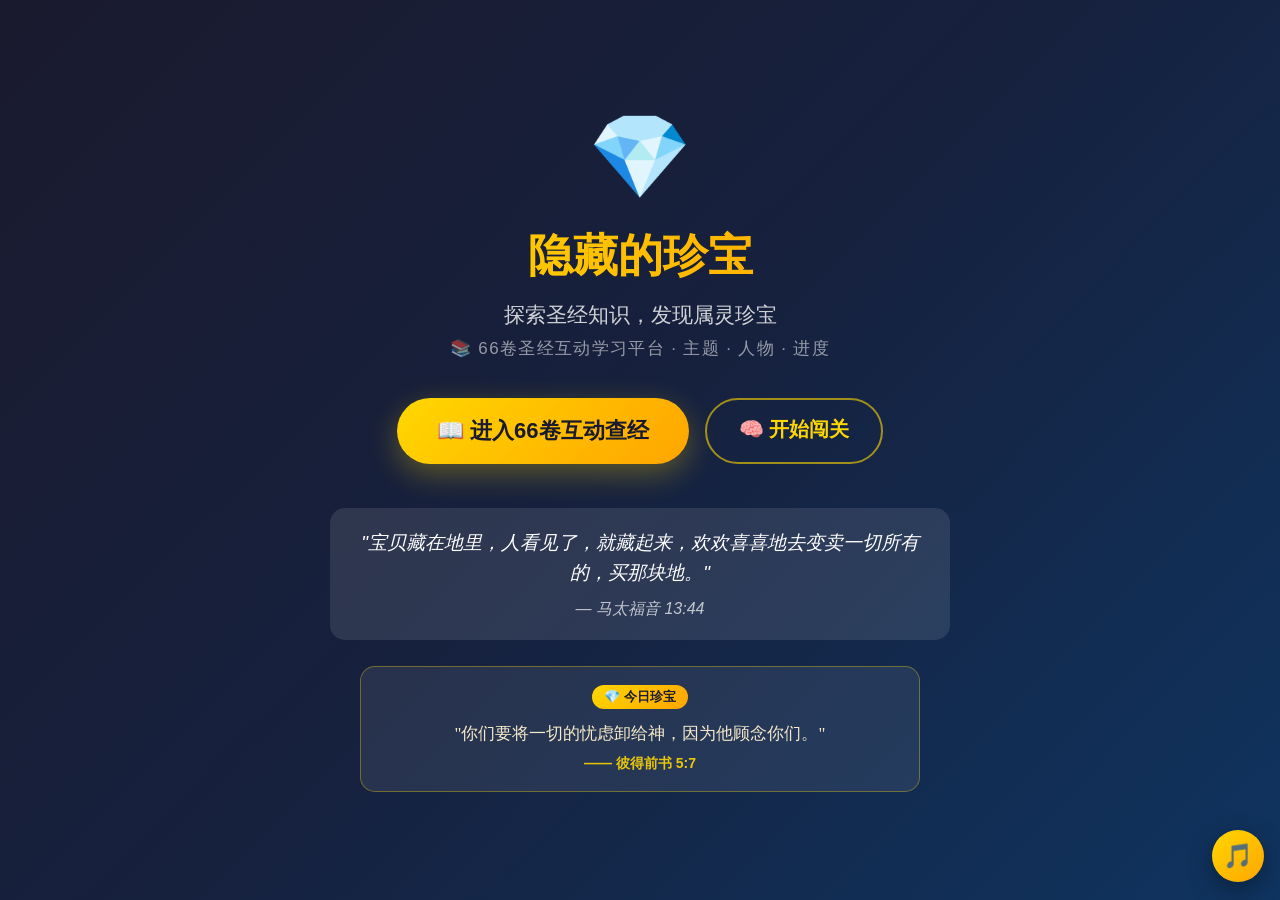
==== index.html @ 72438407 "新增 platform.html 新平台页（全新版本号绕过旧缓存），首页入口指向它" ====
<!DOCTYPE html>
<html lang="zh-CN">
<head>
    <meta charset="UTF-8">
    <meta name="viewport" content="width=device-width, initial-scale=1.0">
    <title>隐藏的珍宝｜圣经互动学习平台</title>
    <style>
        * { margin: 0; padding: 0; box-sizing: border-box; }
        body {
            font-family: "PingFang SC", "Microsoft YaHei", sans-serif;
            background: linear-gradient(135deg, #1a1a2e 0%, #16213e 50%, #0f3460 100%);
            min-height: 100vh;
            display: flex;
            align-items: center;
            justify-content: center;
            color: white;
        }
        .container {
            text-align: center;
            padding: 40px 20px;
            max-width: 660px;
        }
        .treasure {
            font-size: 83px;
            margin-bottom: 20px;
            animation: glow 2s ease-in-out infinite;
        }
        @keyframes glow {
            0%, 100% { filter: drop-shadow(0 0 20px #ffd700); }
            50% { filter: drop-shadow(0 0 40px #ffd700) brightness(1.2); }
        }
        h1 {
            font-size: 45px;
            margin-bottom: 15px;
            background: linear-gradient(90deg, #ffd700, #ffA500);
            -webkit-background-clip: text;
            -webkit-text-fill-color: transparent;
            background-clip: text;
        }
        .subtitle {
            font-size: 21px;
            opacity: 0.8;
            margin-bottom: 8px;
        }
        .desc {
            font-size: 17px;
            opacity: 0.55;
            margin-bottom: 38px;
            letter-spacing: 0.08em;
        }
        .btn-row {
            display: flex;
            gap: 16px;
            justify-content: center;
            flex-wrap: wrap;
        }
        .start-btn {
            display: inline-block;
            padding: 18px 40px;
            background: linear-gradient(135deg, #ffd700, #ffA500);
            color: #1a1a2e;
            text-decoration: none;
            border-radius: 50px;
            font-size: 22px;
            font-weight: bold;
            transition: transform 0.3s, box-shadow 0.3s;
            box-shadow: 0 10px 30px rgba(255, 215, 0, 0.3);
        }
        .start-btn:hover {
            transform: translateY(-3px);
            box-shadow: 0 15px 40px rgba(255, 215, 0, 0.4);
        }
        .start-btn.ghost {
            background: transparent;
            color: #ffd700;
            border: 2px solid rgba(255, 215, 0, 0.6);
            box-shadow: none;
            font-size: 20px;
            padding: 16px 32px;
        }
        .start-btn.ghost:hover {
            background: rgba(255, 215, 0, 0.12);
            box-shadow: 0 10px 30px rgba(255, 215, 0, 0.15);
        }
        .verse {
            margin-top: 44px;
            padding: 20px;
            background: rgba(255,255,255,0.1);
            border-radius: 15px;
            font-style: italic;
        }
        .verse p {
            font-size: 19px;
            line-height: 1.6;
        }
        .verse cite {
            display: block;
            margin-top: 10px;
            opacity: 0.7;
        }
        @media (max-width: 480px) {
            h1 { font-size: 37px; }
            .treasure { font-size: 67px; }
            .start-btn { font-size: 19px; padding: 15px 28px; width: 100%; }
            .start-btn.ghost { font-size: 18px; padding: 13px 24px; }
        }
            .music-fab{position:fixed;right:16px;bottom:18px;z-index:99;width:52px;height:52px;border-radius:50%;border:none;background:linear-gradient(135deg,#ffd700,#ffA500);color:#1a1a2e;font-size:24px;cursor:pointer;box-shadow:0 8px 24px rgba(0,0,0,.35);transition:transform .15s;}
        .music-fab:hover{transform:scale(1.08);}
        .music-fab.on{animation:fabPulse 2s ease-in-out infinite;}
        @keyframes fabPulse{0%,100%{box-shadow:0 8px 24px rgba(255,215,0,.35);}50%{box-shadow:0 8px 32px rgba(255,215,0,.7);}}
            .daily{display:none;margin-top:26px;padding:18px 22px;background:rgba(255,255,255,.08);border:1px solid rgba(255,215,0,.35);border-radius:15px;max-width:560px;margin-left:auto;margin-right:auto;}
        .daily-badge{display:inline-block;background:linear-gradient(135deg,#ffd700,#ffA500);color:#1a1a2e;font-weight:800;font-size:13px;padding:3px 12px;border-radius:999px;margin-bottom:10px;}
        .daily-text{font-family:"Songti SC",serif;font-size:17px;line-height:1.8;color:#f5e9c9;}
        .daily-ref{margin-top:6px;color:rgba(255,215,0,.9);font-size:14px;font-weight:700;}
    </style>
</head>
<body>
    <div class="container">
        <div class="treasure">💎</div>
        <h1>隐藏的珍宝</h1>
        <p class="subtitle">探索圣经知识，发现属灵珍宝</p>
        <p class="desc">📚 66卷圣经互动学习平台 · 主题 · 人物 · 进度</p>
        <div class="btn-row">
            <a href="platform.html" class="start-btn">📖 进入66卷互动查经</a>
            <a href="整本圣经知识问答闯关_手机版.html" class="start-btn ghost">🧠 开始闯关</a>
        </div>
        <div class="verse">
            <p>"宝贝藏在地里，人看见了，就藏起来，欢欢喜喜地去变卖一切所有的，买那块地。"</p>
            <cite>— 马太福音 13:44</cite>
        </div>
        <div class="daily" id="dailyVerseBox">
            <span class="daily-badge">💎 今日珍宝</span>
            <div class="daily-text" id="dailyText"></div>
            <div class="daily-ref" id="dailyRef"></div>
        </div>
    </div>
<audio id="bgMusic" src="music/light-ambient.wav" loop preload="none"></audio>
<script src="js/data/verses.js"></script>
<script>
(function(){try{var v=dailyVerse();document.getElementById('dailyVerseBox').style.display='block';document.getElementById('dailyText').textContent='"'+v.text+'"';document.getElementById('dailyRef').textContent='—— '+v.ref;}catch(e){}})();
</script>
    <button class="music-fab" id="bgMusicBtn" onclick="toggleBgMusic()" title="背景轻音乐">🎵</button>
    <script>
    function toggleBgMusic(){var a=document.getElementById('bgMusic'),b=document.getElementById('bgMusicBtn');if(!a)return;if(a.paused){a.volume=.45;a.play().then(function(){b.classList.add('on');try{localStorage.setItem('yiqi-music','on');}catch(e){}}).catch(function(){alert('无法播放音乐');});}else{a.pause();b.classList.remove('on');try{localStorage.setItem('yiqi-music','off');}catch(e){}}}
    (function(){var a=document.getElementById('bgMusic'),b=document.getElementById('bgMusicBtn');if(!a||!b)return;var want=true;try{var v=localStorage.getItem('yiqi-music');want=v?v==='on':true;}catch(e){}
    if(!want)return;a.volume=.45;
    function tp(){a.play().then(function(){b.classList.add('on');try{localStorage.setItem('yiqi-music','on');}catch(e){}}).catch(function(){});}
    tp();
    ['pointerdown','touchstart','keydown'].forEach(function(ev){document.addEventListener(ev,function h(){tp();document.removeEventListener(ev,h);});});
    })();
    </script>
  </body>
</html>
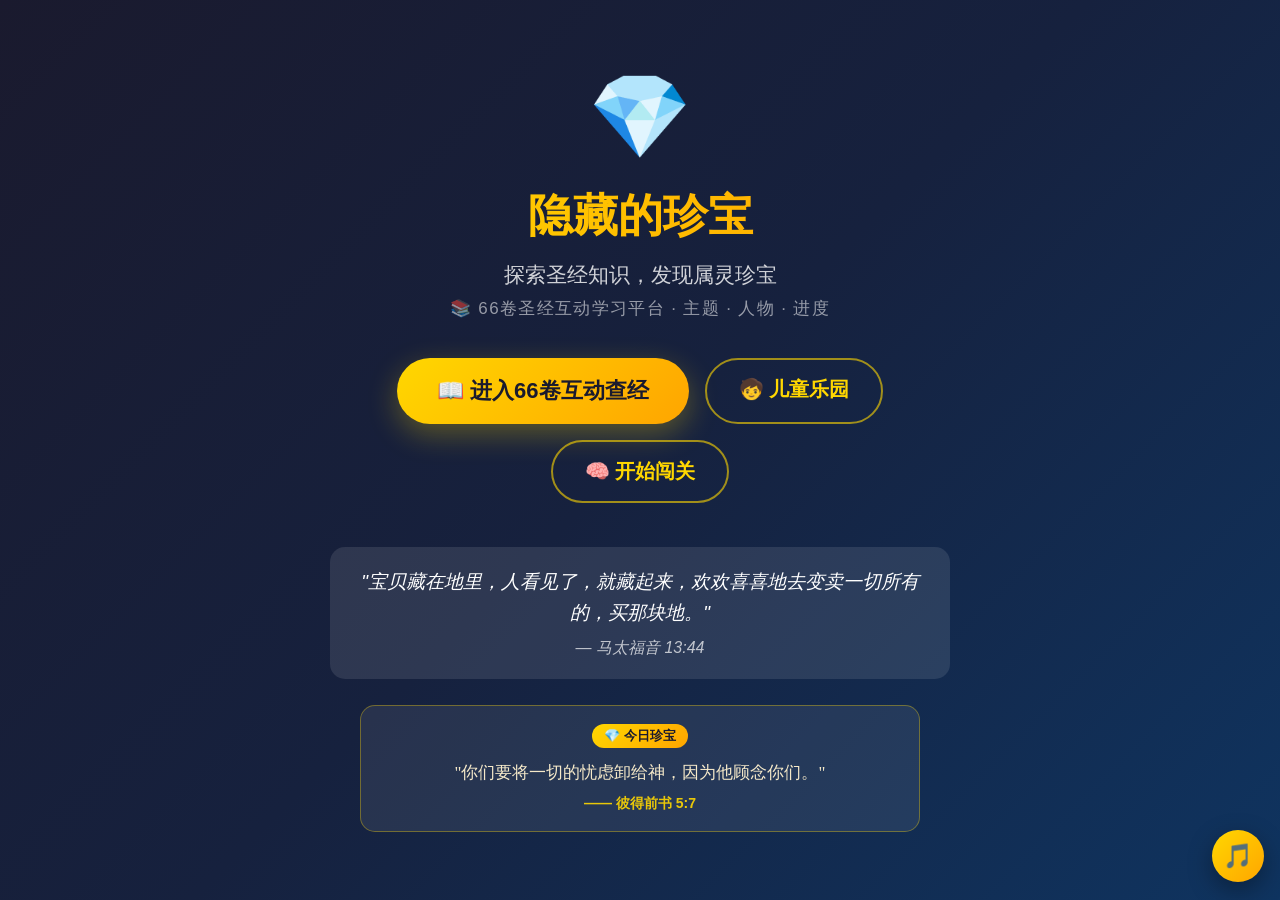
==== commit 4ab312c6: "新增儿童乐园与趣味乐园 + 修复安卓朗读兼容（系统朗读/网络音频自动切换）+ 配置 GitHub Copilot 项目指令" ====
--- a/index.html
+++ b/index.html
@@ -122,6 +122,7 @@
         <p class="desc">📚 66卷圣经互动学习平台 · 主题 · 人物 · 进度</p>
         <div class="btn-row">
             <a href="platform.html" class="start-btn">📖 进入66卷互动查经</a>
+            <a href="platform.html#/kids" class="start-btn ghost">🧒 儿童乐园</a>
             <a href="整本圣经知识问答闯关_手机版.html" class="start-btn ghost">🧠 开始闯关</a>
         </div>
         <div class="verse">
@@ -134,7 +135,7 @@
             <div class="daily-ref" id="dailyRef"></div>
         </div>
     </div>
-<audio id="bgMusic" src="music/light-ambient.wav" loop preload="none"></audio>
+<audio id="bgMusic" src="music/light-ambient.wav" loop preload="auto" playsinline></audio>
 <script src="js/data/verses.js"></script>
 <script>
 (function(){try{var v=dailyVerse();document.getElementById('dailyVerseBox').style.display='block';document.getElementById('dailyText').textContent='"'+v.text+'"';document.getElementById('dailyRef').textContent='—— '+v.ref;}catch(e){}})();
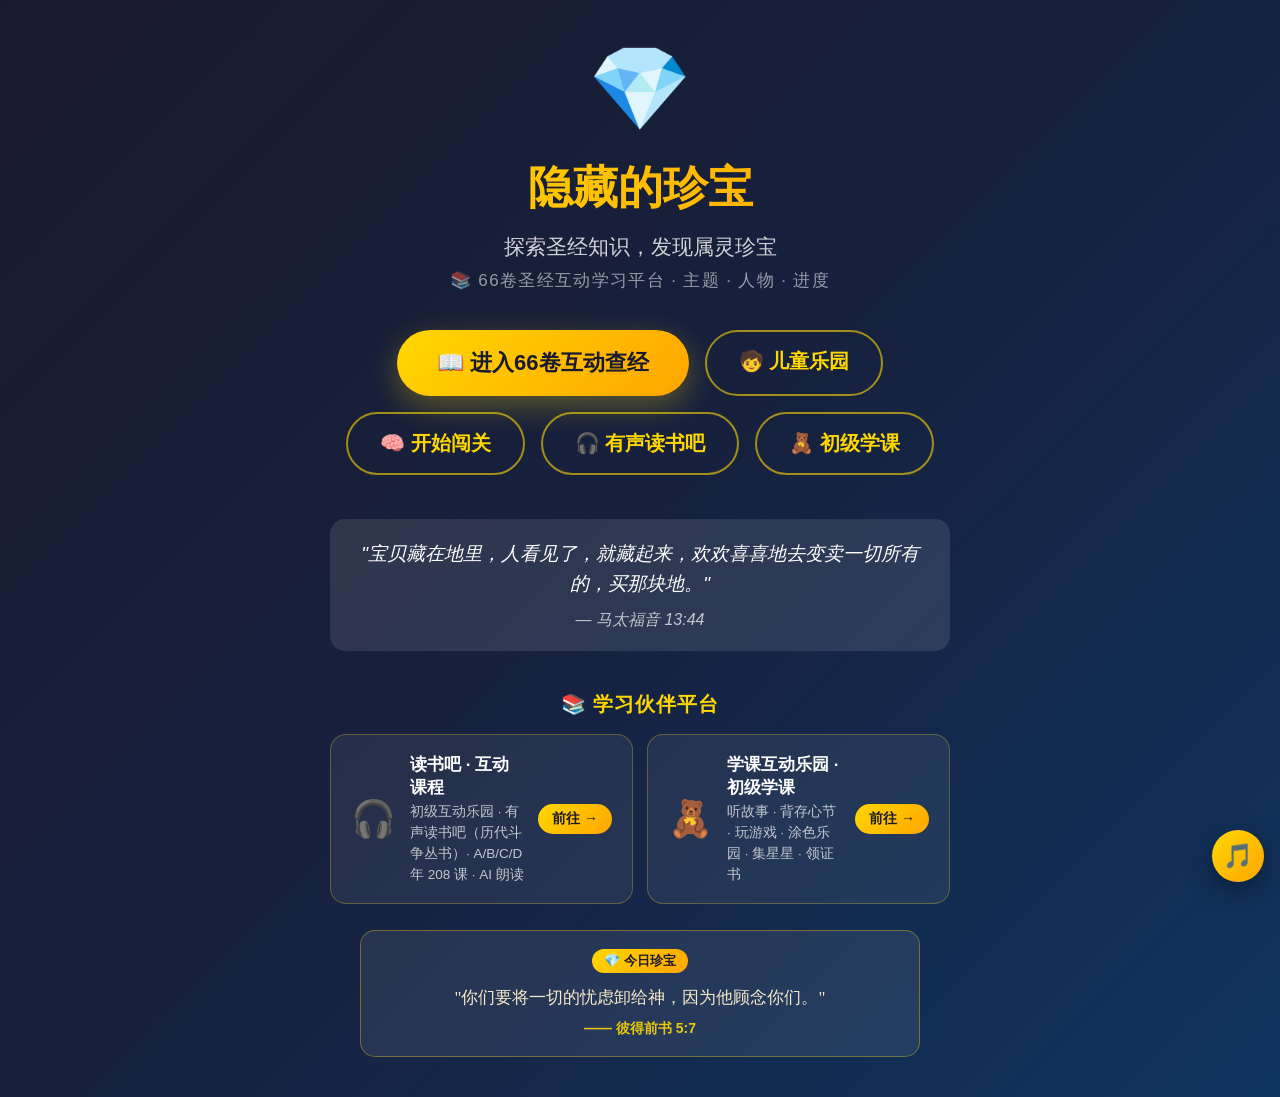
==== commit 5e851f86: "落地页新增读书吧/初级学课入口" ====
--- a/index.html
+++ b/index.html
@@ -4,6 +4,10 @@
     <meta charset="UTF-8">
     <meta name="viewport" content="width=device-width, initial-scale=1.0">
     <title>隐藏的珍宝｜圣经互动学习平台</title>
+  <link rel="manifest" href="manifest.json">
+  <meta name="theme-color" content="#3b3a6b">
+  <link rel="apple-touch-icon" href="icons/icon-192.png">
+
     <style>
         * { margin: 0; padding: 0; box-sizing: border-box; }
         body {
@@ -112,6 +116,16 @@
         .daily-badge{display:inline-block;background:linear-gradient(135deg,#ffd700,#ffA500);color:#1a1a2e;font-weight:800;font-size:13px;padding:3px 12px;border-radius:999px;margin-bottom:10px;}
         .daily-text{font-family:"Songti SC",serif;font-size:17px;line-height:1.8;color:#f5e9c9;}
         .daily-ref{margin-top:6px;color:rgba(255,215,0,.9);font-size:14px;font-weight:700;}
+        .partner-title{margin-top:40px;font-size:20px;font-weight:800;color:#ffd700;letter-spacing:.05em;margin-bottom:16px;}
+        .partner-grid{display:grid;grid-template-columns:repeat(2,1fr);gap:14px;max-width:660px;margin-left:auto;margin-right:auto;}
+        .partner-card{display:flex;align-items:center;gap:14px;padding:18px 20px;background:rgba(255,255,255,.07);border:1px solid rgba(255,215,0,.28);border-radius:16px;text-decoration:none;color:#fff;text-align:left;transition:transform .25s,background .25s;}
+        .partner-card:hover{transform:translateY(-3px);background:rgba(255,215,0,.13);}
+        .partner-card .partner-emoji{font-size:36px;line-height:1;}
+        .partner-card .partner-info{flex:1;min-width:0;}
+        .partner-card .partner-name{font-weight:800;font-size:17px;margin-bottom:3px;}
+        .partner-card .partner-desc{font-size:13.5px;opacity:.72;line-height:1.55;}
+        .partner-card .partner-go{white-space:nowrap;background:linear-gradient(135deg,#ffd700,#ffA500);color:#1a1a2e;font-weight:800;font-size:14px;padding:6px 14px;border-radius:999px;}
+        @media (max-width:560px){.partner-grid{grid-template-columns:1fr;}.partner-card .partner-desc{font-size:13px;}}
     </style>
 </head>
 <body>
@@ -124,10 +138,31 @@
             <a href="platform.html" class="start-btn">📖 进入66卷互动查经</a>
             <a href="platform.html#/kids" class="start-btn ghost">🧒 儿童乐园</a>
             <a href="整本圣经知识问答闯关_手机版.html" class="start-btn ghost">🧠 开始闯关</a>
+            <a href="https://lqjymnl2026.github.io/du-shu-ba/" target="_blank" rel="noopener" class="start-btn ghost">🎧 有声读书吧</a>
+            <a href="https://lqjymnl2026.github.io/chuji-xueke/" target="_blank" rel="noopener" class="start-btn ghost">🧸 初级学课</a>
         </div>
         <div class="verse">
             <p>"宝贝藏在地里，人看见了，就藏起来，欢欢喜喜地去变卖一切所有的，买那块地。"</p>
             <cite>— 马太福音 13:44</cite>
+        </div>
+        <div class="partner-title">📚 学习伙伴平台</div>
+        <div class="partner-grid">
+            <a class="partner-card" href="https://lqjymnl2026.github.io/du-shu-ba/" target="_blank" rel="noopener">
+                <div class="partner-emoji">🎧</div>
+                <div class="partner-info">
+                    <div class="partner-name">读书吧 · 互动课程</div>
+                    <div class="partner-desc">初级互动乐园 · 有声读书吧（历代斗争丛书）· A/B/C/D 年 208 课 · AI 朗读</div>
+                </div>
+                <span class="partner-go">前往 →</span>
+            </a>
+            <a class="partner-card" href="https://lqjymnl2026.github.io/chuji-xueke/" target="_blank" rel="noopener">
+                <div class="partner-emoji">🧸</div>
+                <div class="partner-info">
+                    <div class="partner-name">学课互动乐园 · 初级学课</div>
+                    <div class="partner-desc">听故事 · 背存心节 · 玩游戏 · 涂色乐园 · 集星星 · 领证书</div>
+                </div>
+                <span class="partner-go">前往 →</span>
+            </a>
         </div>
         <div class="daily" id="dailyVerseBox">
             <span class="daily-badge">💎 今日珍宝</span>
@@ -150,5 +185,8 @@
     ['pointerdown','touchstart','keydown'].forEach(function(ev){document.addEventListener(ev,function h(){tp();document.removeEventListener(ev,h);});});
     })();
     </script>
-  </body>
+  <script>
+if ('serviceWorker' in navigator) { navigator.serviceWorker.register('./sw.js').catch(function(){}); }
+</script>
+</body>
 </html>
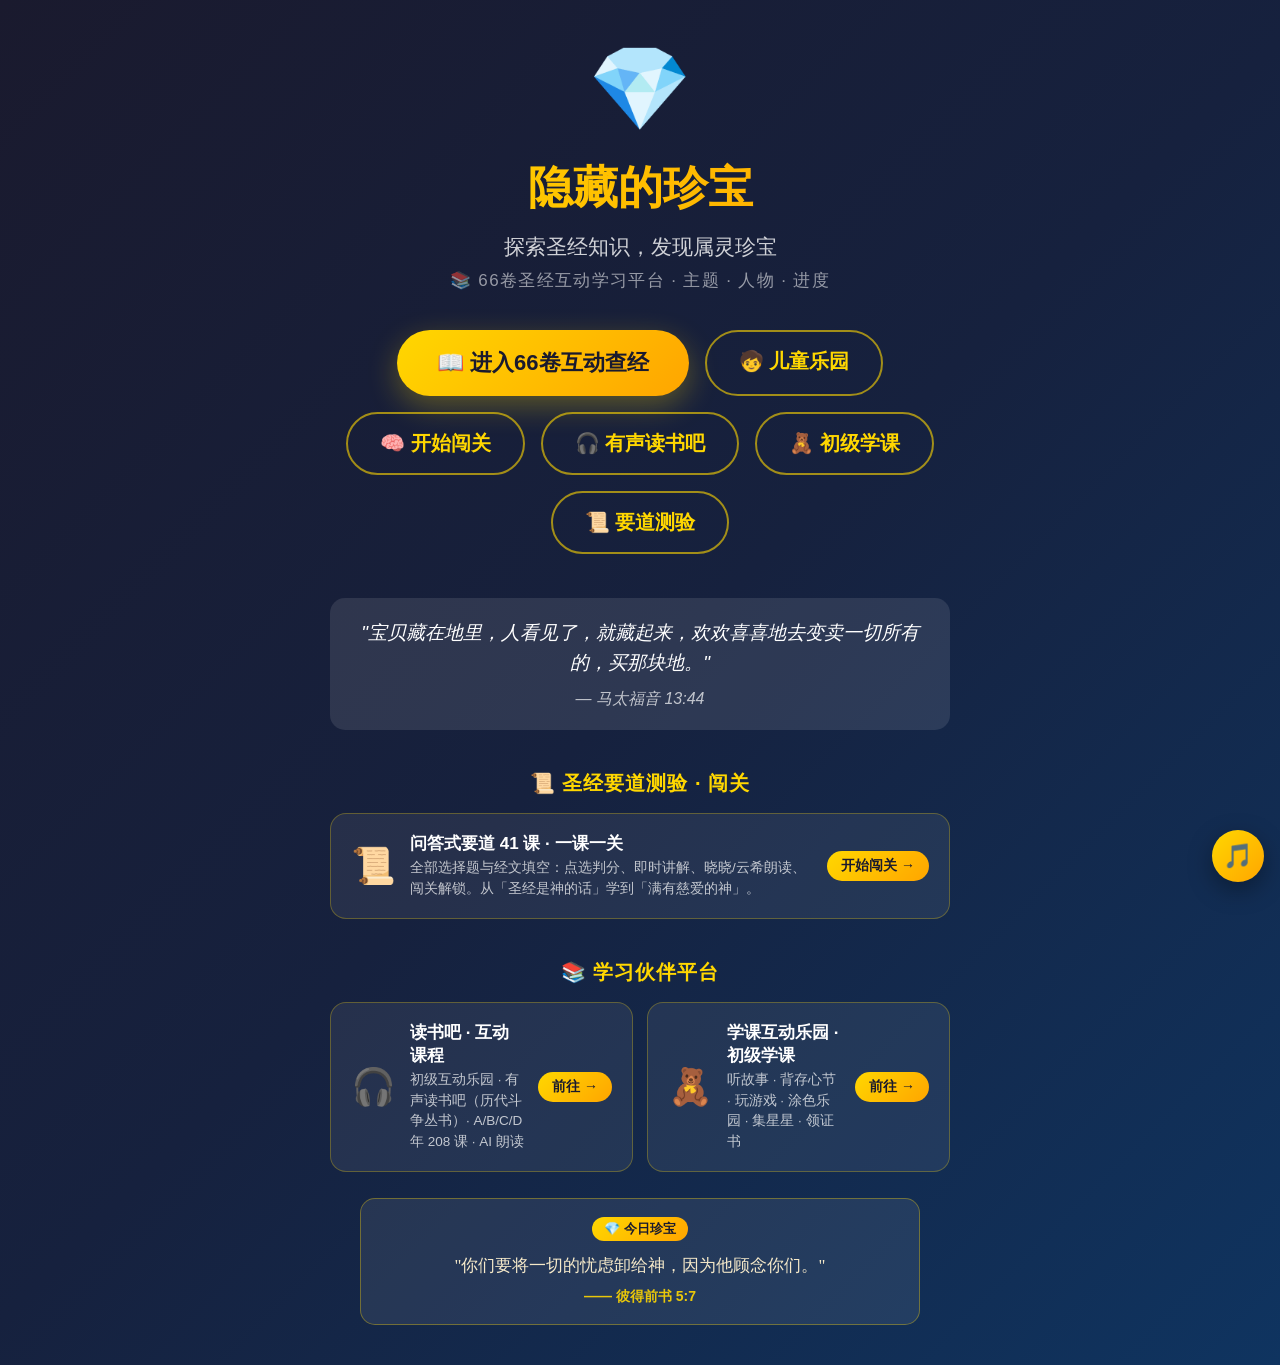
==== commit bf034cda: "落地页新增圣经要道测验入口" ====
--- a/index.html
+++ b/index.html
@@ -140,11 +140,21 @@
             <a href="整本圣经知识问答闯关_手机版.html" class="start-btn ghost">🧠 开始闯关</a>
             <a href="https://lqjymnl2026.github.io/du-shu-ba/" target="_blank" rel="noopener" class="start-btn ghost">🎧 有声读书吧</a>
             <a href="https://lqjymnl2026.github.io/chuji-xueke/" target="_blank" rel="noopener" class="start-btn ghost">🧸 初级学课</a>
+            <a href="platform.html#/doctrine" class="start-btn ghost">📜 要道测验</a>
         </div>
         <div class="verse">
             <p>"宝贝藏在地里，人看见了，就藏起来，欢欢喜喜地去变卖一切所有的，买那块地。"</p>
             <cite>— 马太福音 13:44</cite>
         </div>
+        <div class="partner-title">📜 圣经要道测验 · 闯关</div>
+        <a class="partner-card" href="platform.html#/doctrine">
+            <div class="partner-emoji">📜</div>
+            <div class="partner-info">
+                <div class="partner-name">问答式要道 41 课 · 一课一关</div>
+                <div class="partner-desc">全部选择题与经文填空：点选判分、即时讲解、晓晓/云希朗读、闯关解锁。从「圣经是神的话」学到「满有慈爱的神」。</div>
+            </div>
+            <span class="partner-go">开始闯关 →</span>
+        </a>
         <div class="partner-title">📚 学习伙伴平台</div>
         <div class="partner-grid">
             <a class="partner-card" href="https://lqjymnl2026.github.io/du-shu-ba/" target="_blank" rel="noopener">
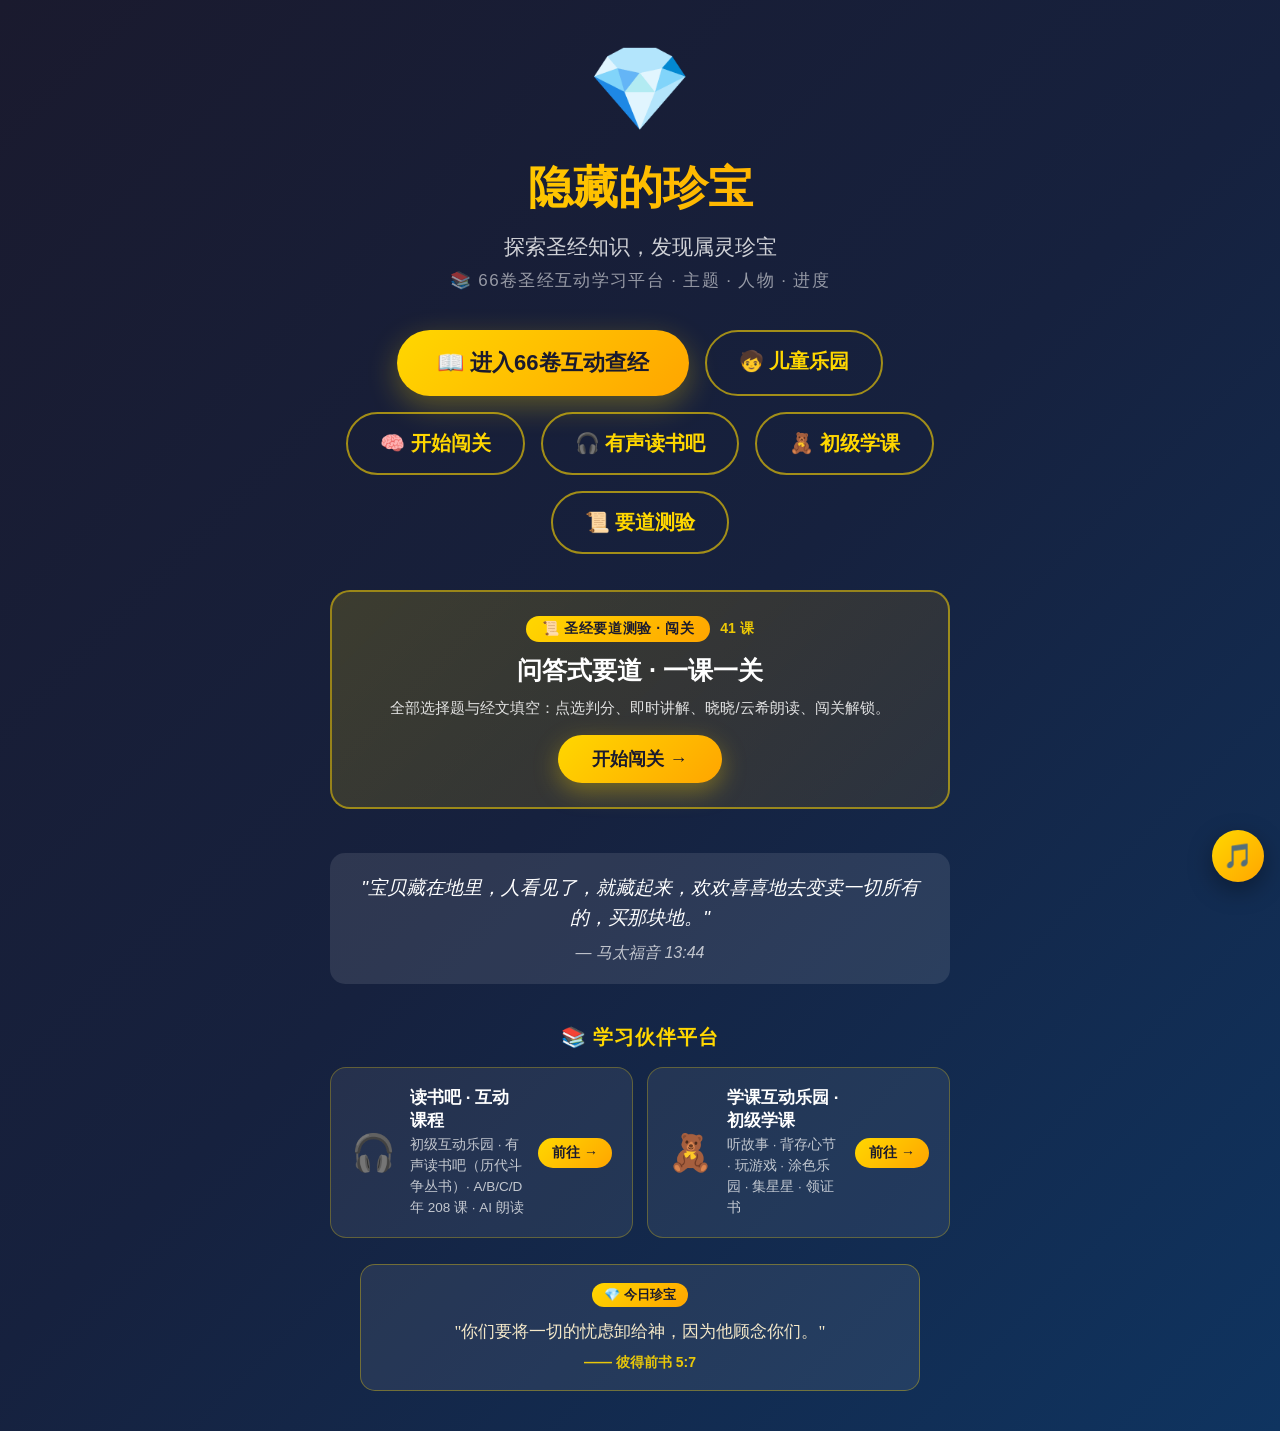
==== commit 6b66f24d: "落地页要道测验入口移到按钮下方并升级为金色大卡片" ====
--- a/index.html
+++ b/index.html
@@ -116,6 +116,13 @@
         .daily-badge{display:inline-block;background:linear-gradient(135deg,#ffd700,#ffA500);color:#1a1a2e;font-weight:800;font-size:13px;padding:3px 12px;border-radius:999px;margin-bottom:10px;}
         .daily-text{font-family:"Songti SC",serif;font-size:17px;line-height:1.8;color:#f5e9c9;}
         .daily-ref{margin-top:6px;color:rgba(255,215,0,.9);font-size:14px;font-weight:700;}
+        .doctrine-entry{margin-top:36px;padding:24px 22px;border-radius:20px;background:linear-gradient(135deg,rgba(255,215,0,.16),rgba(255,165,0,.10));border:2px solid rgba(255,215,0,.5);text-align:center;max-width:660px;margin-left:auto;margin-right:auto;}
+        .de-badge{display:inline-block;background:linear-gradient(135deg,#ffd700,#ffA500);color:#1a1a2e;font-weight:800;font-size:14px;padding:4px 16px;border-radius:999px;letter-spacing:.04em;}
+        .de-num{display:inline-block;margin-left:10px;color:#ffd700;font-weight:800;font-size:14px;opacity:.9;}
+        .de-title{margin-top:12px;font-size:25px;font-weight:800;color:#fff;}
+        .de-desc{margin-top:8px;font-size:15px;opacity:.85;line-height:1.7;}
+        .de-btn{display:inline-block;margin-top:14px;padding:12px 34px;background:linear-gradient(135deg,#ffd700,#ffA500);color:#1a1a2e;text-decoration:none;border-radius:999px;font-size:18px;font-weight:800;box-shadow:0 8px 24px rgba(255,215,0,.35);transition:transform .25s,box-shadow .25s;}
+        .de-btn:hover{transform:translateY(-2px);box-shadow:0 12px 30px rgba(255,215,0,.45);}
         .partner-title{margin-top:40px;font-size:20px;font-weight:800;color:#ffd700;letter-spacing:.05em;margin-bottom:16px;}
         .partner-grid{display:grid;grid-template-columns:repeat(2,1fr);gap:14px;max-width:660px;margin-left:auto;margin-right:auto;}
         .partner-card{display:flex;align-items:center;gap:14px;padding:18px 20px;background:rgba(255,255,255,.07);border:1px solid rgba(255,215,0,.28);border-radius:16px;text-decoration:none;color:#fff;text-align:left;transition:transform .25s,background .25s;}
@@ -142,19 +149,16 @@
             <a href="https://lqjymnl2026.github.io/chuji-xueke/" target="_blank" rel="noopener" class="start-btn ghost">🧸 初级学课</a>
             <a href="platform.html#/doctrine" class="start-btn ghost">📜 要道测验</a>
         </div>
+        <div class="doctrine-entry">
+            <div><span class="de-badge">📜 圣经要道测验 · 闯关</span><span class="de-num">41 课</span></div>
+            <div class="de-title">问答式要道 · 一课一关</div>
+            <div class="de-desc">全部选择题与经文填空：点选判分、即时讲解、晓晓/云希朗读、闯关解锁。</div>
+            <a class="de-btn" href="platform.html#/doctrine">开始闯关 →</a>
+        </div>
         <div class="verse">
             <p>"宝贝藏在地里，人看见了，就藏起来，欢欢喜喜地去变卖一切所有的，买那块地。"</p>
             <cite>— 马太福音 13:44</cite>
         </div>
-        <div class="partner-title">📜 圣经要道测验 · 闯关</div>
-        <a class="partner-card" href="platform.html#/doctrine">
-            <div class="partner-emoji">📜</div>
-            <div class="partner-info">
-                <div class="partner-name">问答式要道 41 课 · 一课一关</div>
-                <div class="partner-desc">全部选择题与经文填空：点选判分、即时讲解、晓晓/云希朗读、闯关解锁。从「圣经是神的话」学到「满有慈爱的神」。</div>
-            </div>
-            <span class="partner-go">开始闯关 →</span>
-        </a>
         <div class="partner-title">📚 学习伙伴平台</div>
         <div class="partner-grid">
             <a class="partner-card" href="https://lqjymnl2026.github.io/du-shu-ba/" target="_blank" rel="noopener">
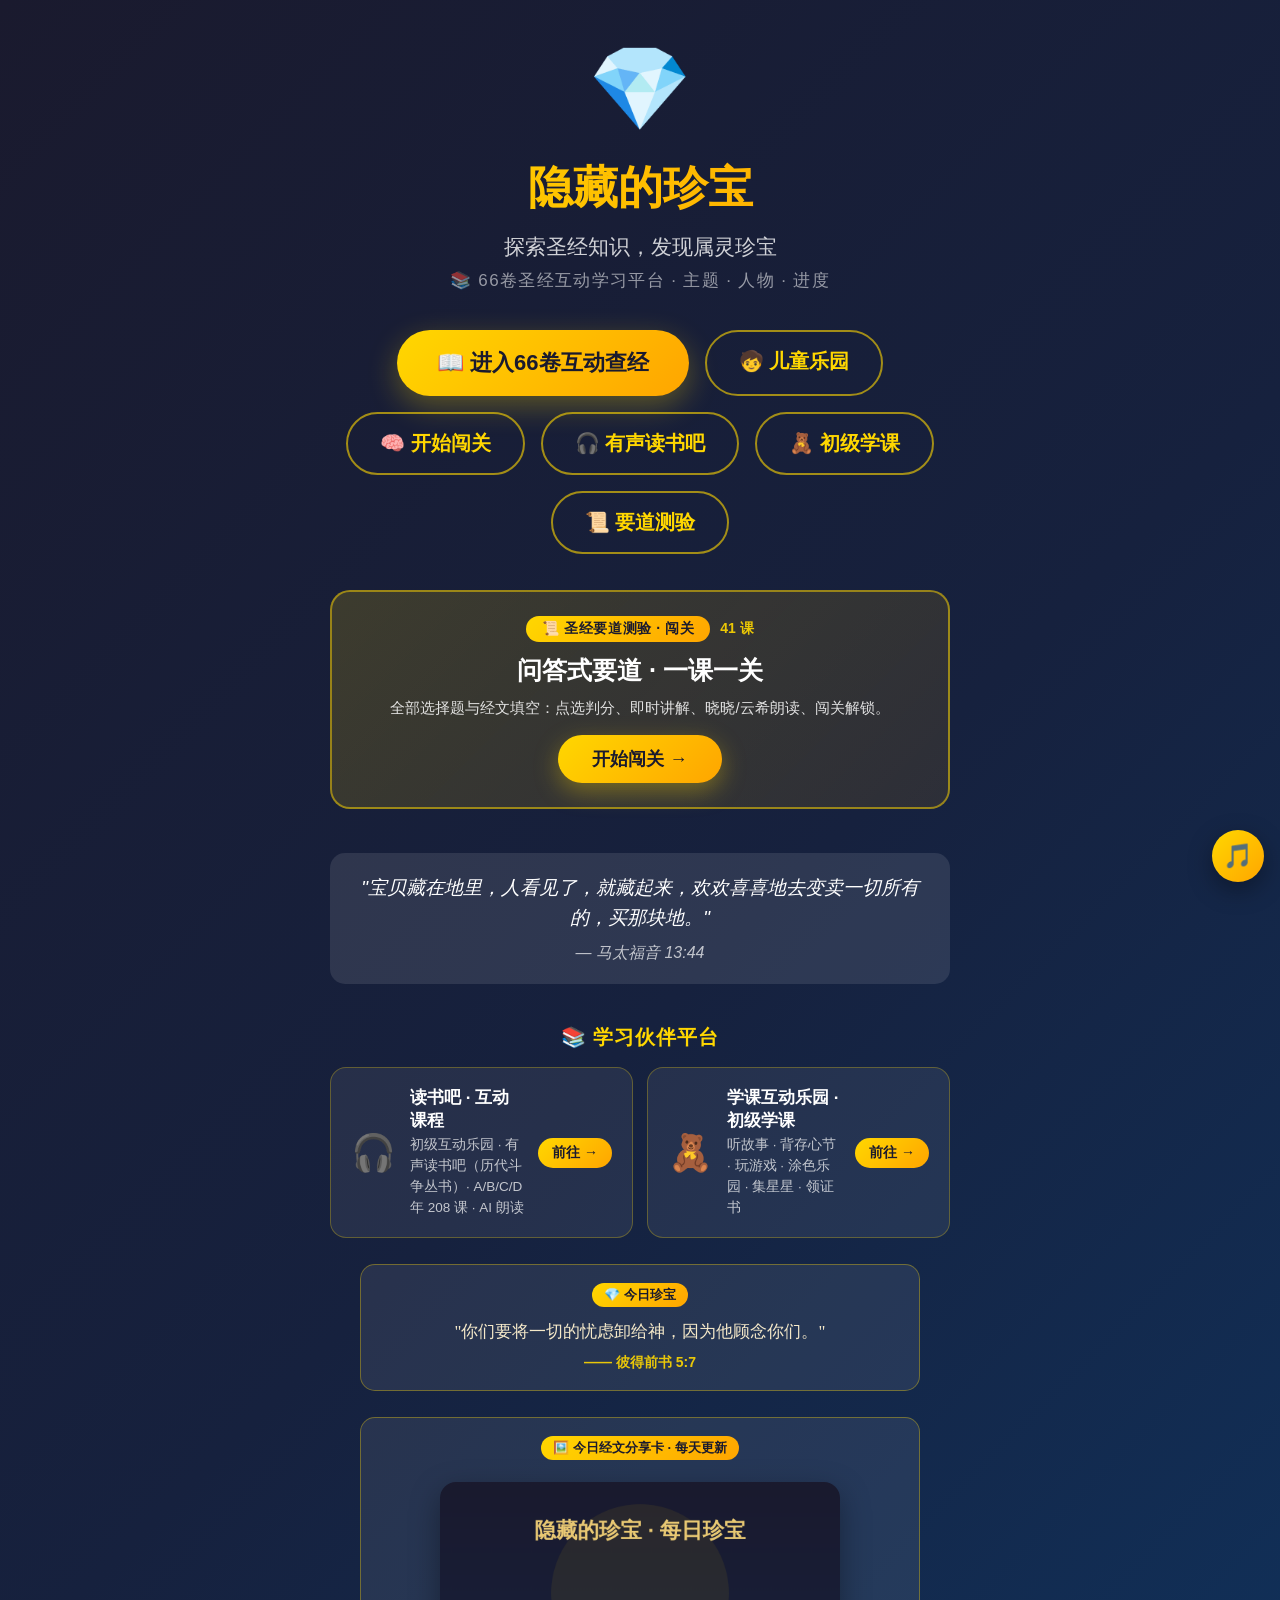
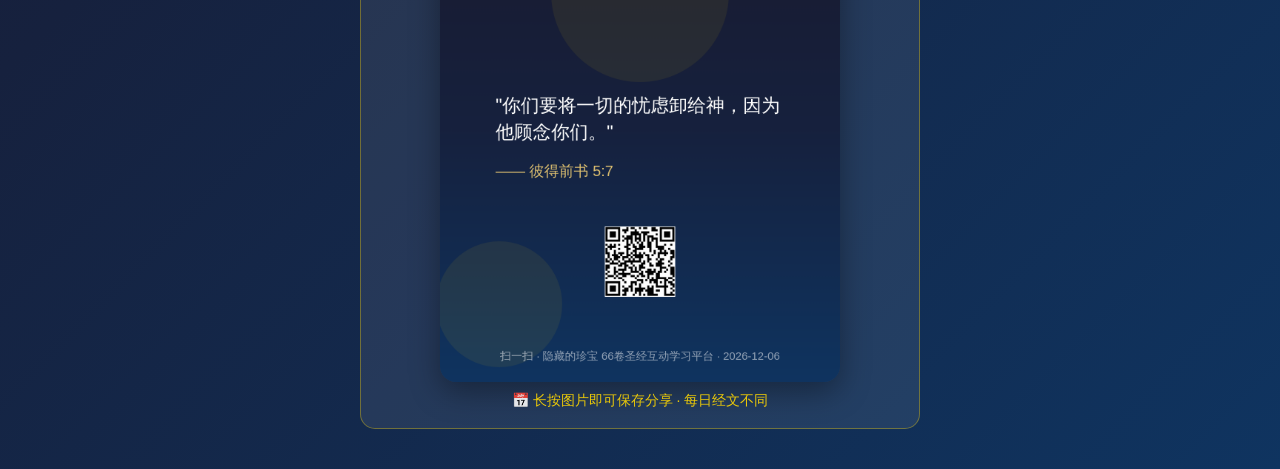
==== commit b3e664d7: "落地页新增每日自动生成经文分享卡" ====
--- a/index.html
+++ b/index.html
@@ -183,11 +183,27 @@
             <div class="daily-text" id="dailyText"></div>
             <div class="daily-ref" id="dailyRef"></div>
         </div>
+        <div class="daily" id="dailyCardBox" style="display:none">
+            <span class="daily-badge">🖼️ 今日经文分享卡 · 每天更新</span>
+            <img id="dailyCardImg" alt="今日经文分享卡" style="width:100%;max-width:400px;border-radius:16px;margin-top:12px;box-shadow:0 10px 30px rgba(0,0,0,.35);display:block;margin-left:auto;margin-right:auto;">
+            <div style="margin-top:10px;color:rgba(255,215,0,.9);font-size:14px">📅 长按图片即可保存分享 · 每日经文不同</div>
+        </div>
     </div>
 <audio id="bgMusic" src="music/light-ambient.wav" loop preload="auto" playsinline></audio>
 <script src="js/data/verses.js"></script>
+<script src="js/share-card.js"></script>
 <script>
-(function(){try{var v=dailyVerse();document.getElementById('dailyVerseBox').style.display='block';document.getElementById('dailyText').textContent='"'+v.text+'"';document.getElementById('dailyRef').textContent='—— '+v.ref;}catch(e){}})();
+(function(){try{var v=dailyVerse();
+    document.getElementById('dailyVerseBox').style.display='block';
+    document.getElementById('dailyText').textContent='"'+v.text+'"';
+    document.getElementById('dailyRef').textContent='—— '+v.ref;
+    var d=new Date(); var ds=d.getFullYear()+'-'+String(d.getMonth()+1).padStart(2,'0')+'-'+String(d.getDate()).padStart(2,'0');
+    var box=document.getElementById('dailyCardBox'); var img=document.getElementById('dailyCardImg');
+    if(box) box.style.display='block';
+    if(img && typeof buildShareCardDataURL==='function'){
+      buildShareCardDataURL(v.text, v.ref, ds).then(function(url){ if(img) img.src=url; }).catch(function(){});
+    }
+}catch(e){}})();
 </script>
     <button class="music-fab" id="bgMusicBtn" onclick="toggleBgMusic()" title="背景轻音乐">🎵</button>
     <script>
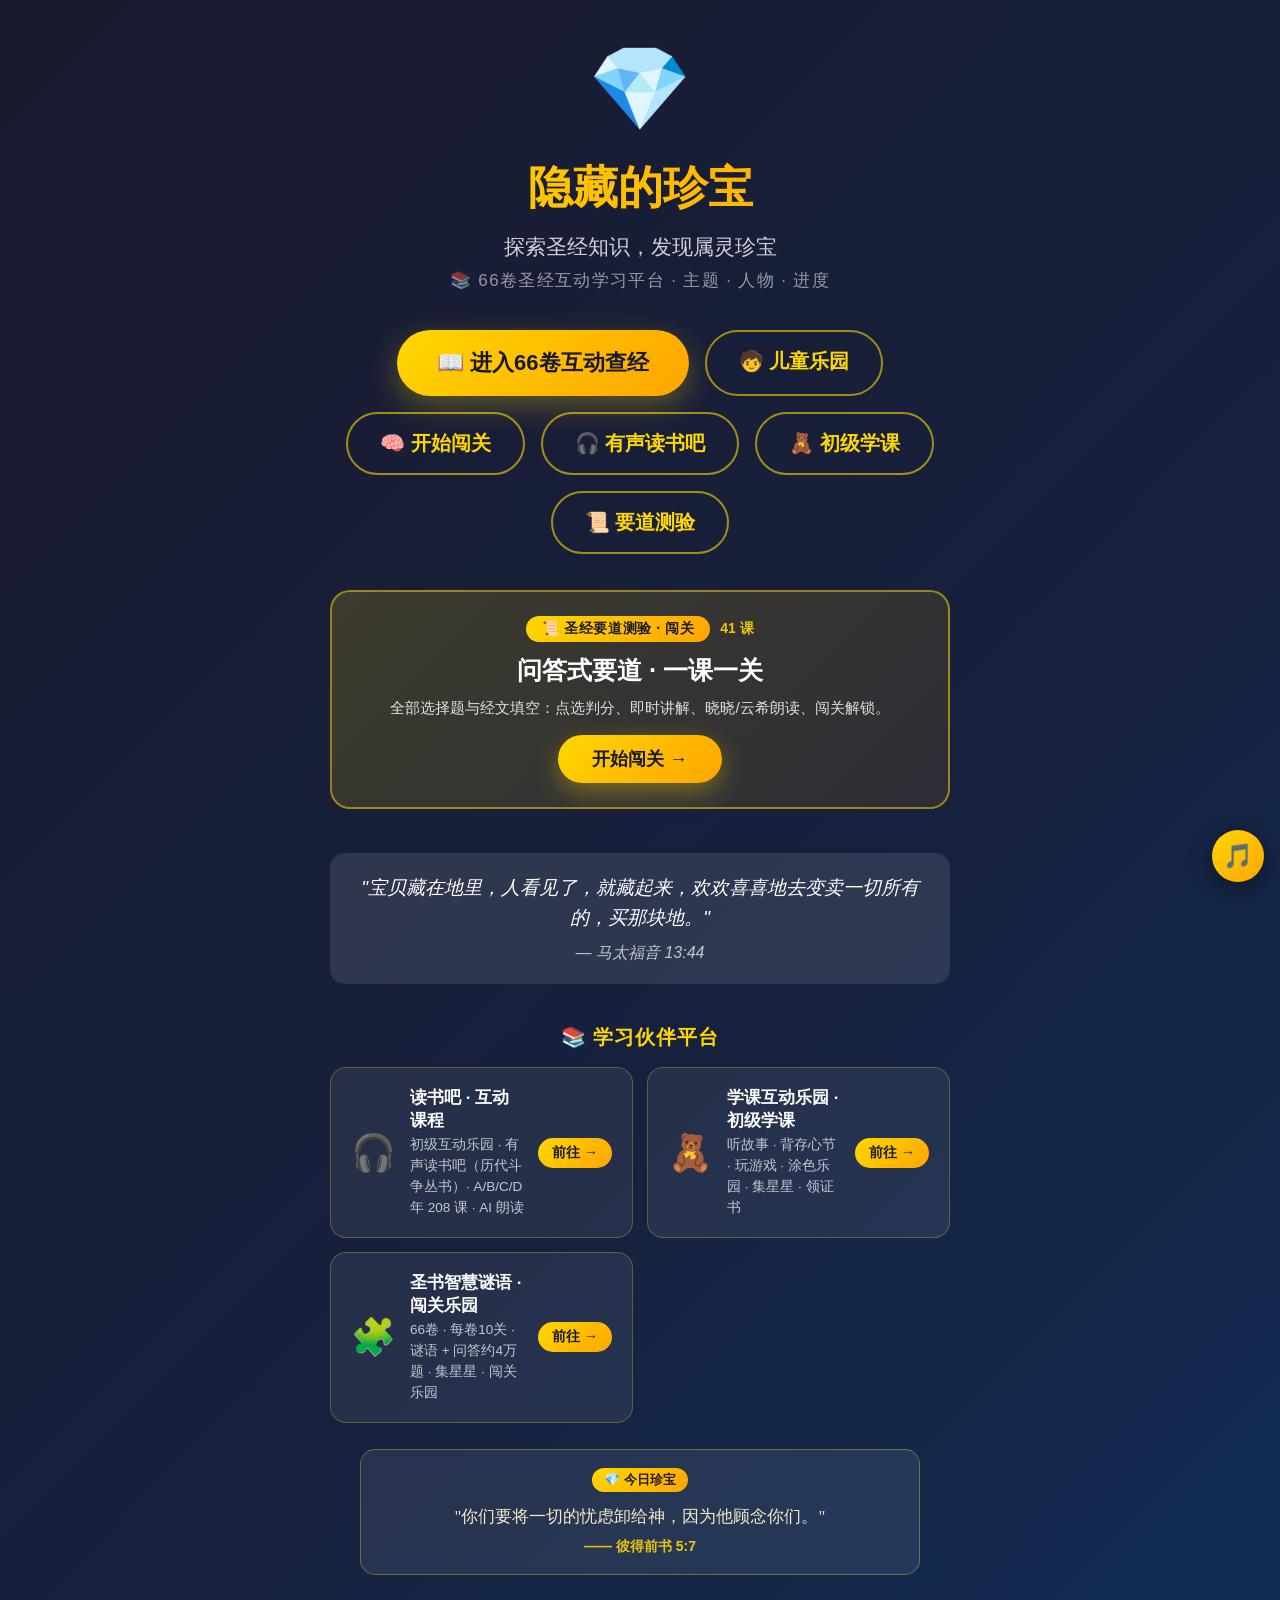
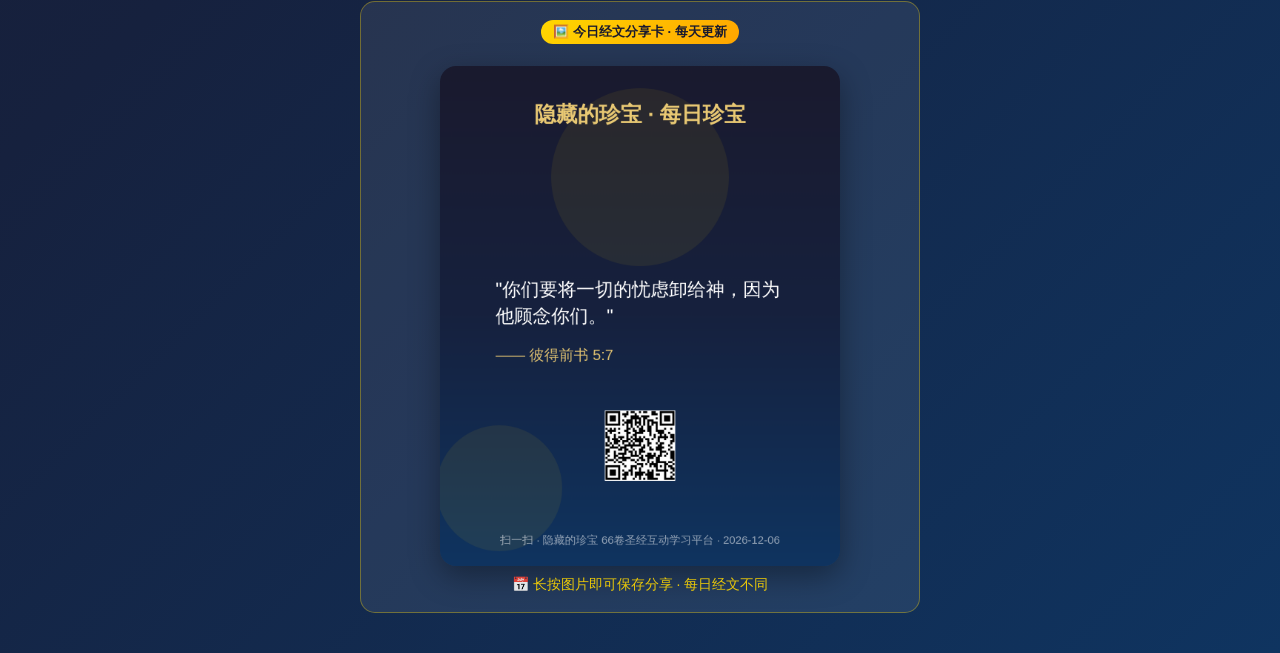
==== commit 6b1d7966: "add 圣书智慧谜语·闯关乐园(biblemy) to 学习伙伴平台 + bump app.js to 20260817-08" ====
--- a/index.html
+++ b/index.html
@@ -177,6 +177,14 @@
                 </div>
                 <span class="partner-go">前往 →</span>
             </a>
+            <a class="partner-card" href="https://hljymnl.github.io/biblemy/" target="_blank" rel="noopener">
+                <div class="partner-emoji">🧩</div>
+                <div class="partner-info">
+                    <div class="partner-name">圣书智慧谜语 · 闯关乐园</div>
+                    <div class="partner-desc">66卷 · 每卷10关 · 谜语 + 问答约4万题 · 集星星 · 闯关乐园</div>
+                </div>
+                <span class="partner-go">前往 →</span>
+            </a>
         </div>
         <div class="daily" id="dailyVerseBox">
             <span class="daily-badge">💎 今日珍宝</span>
